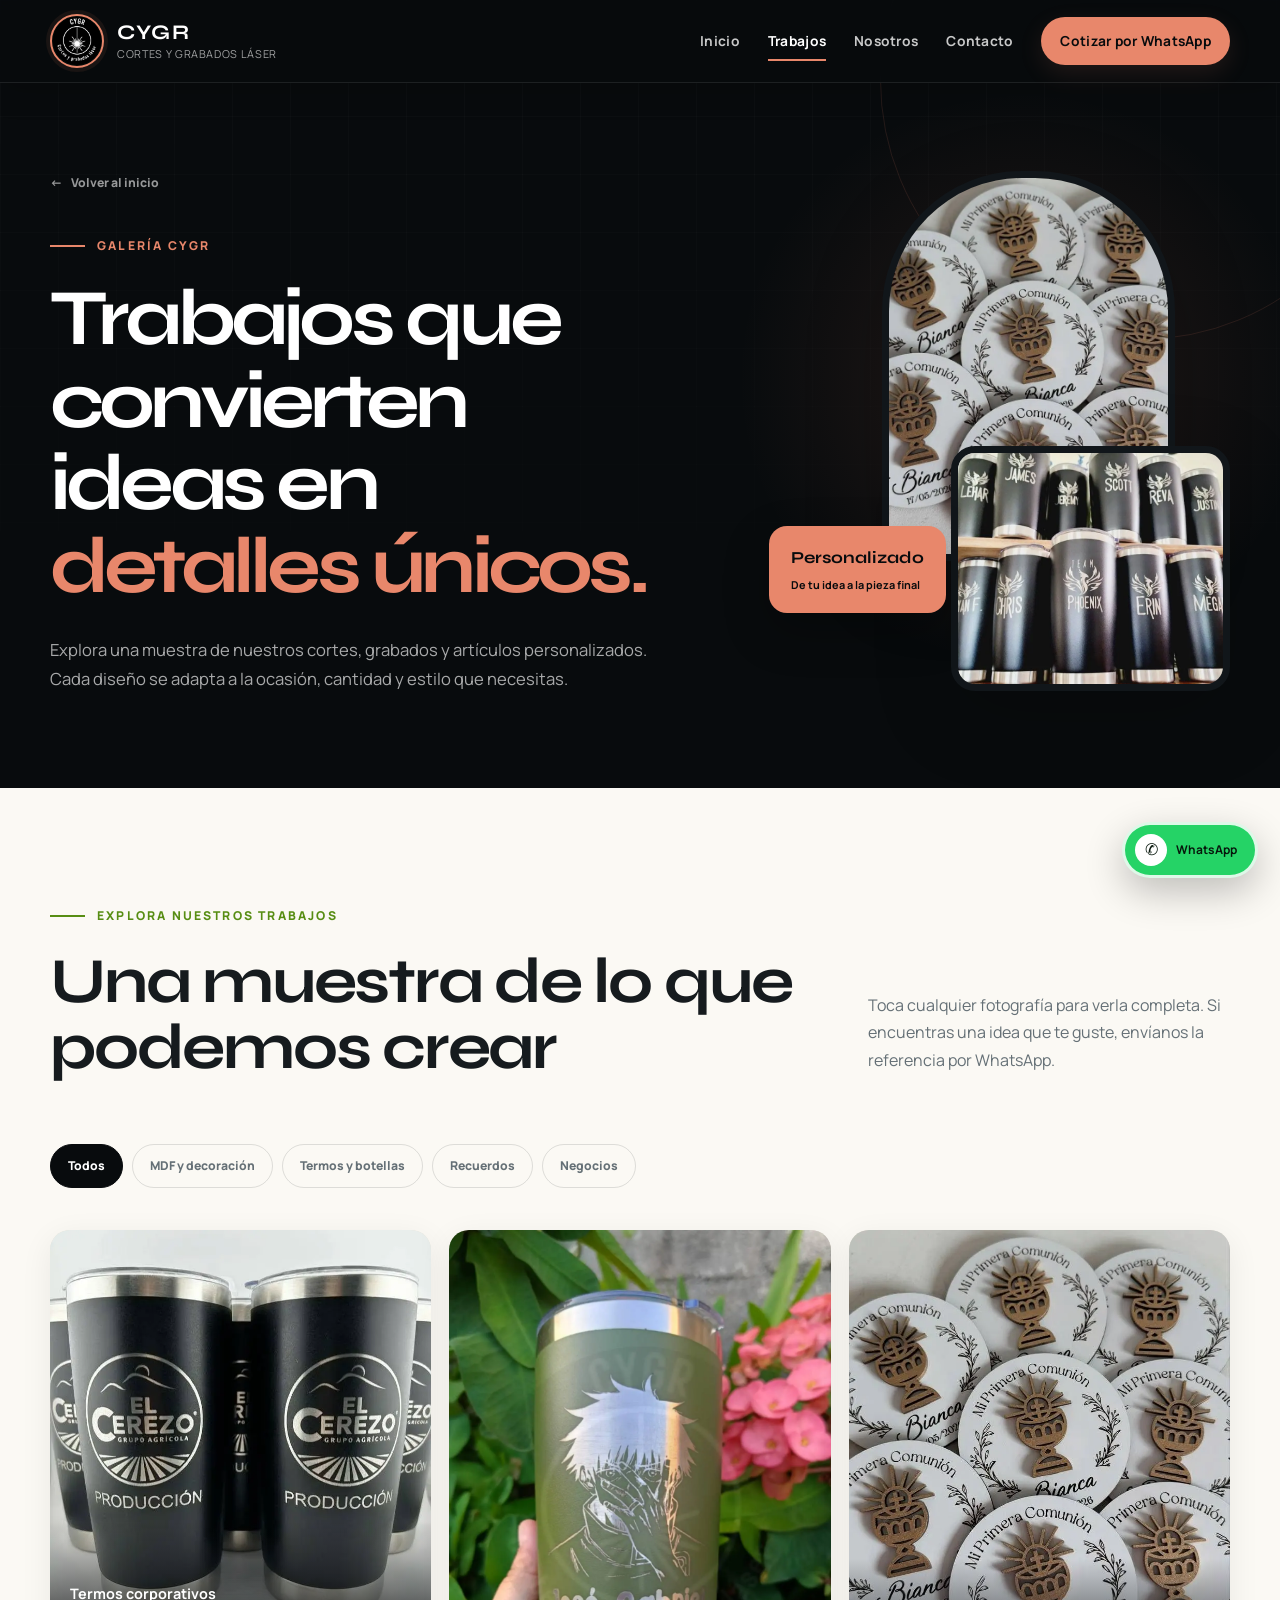
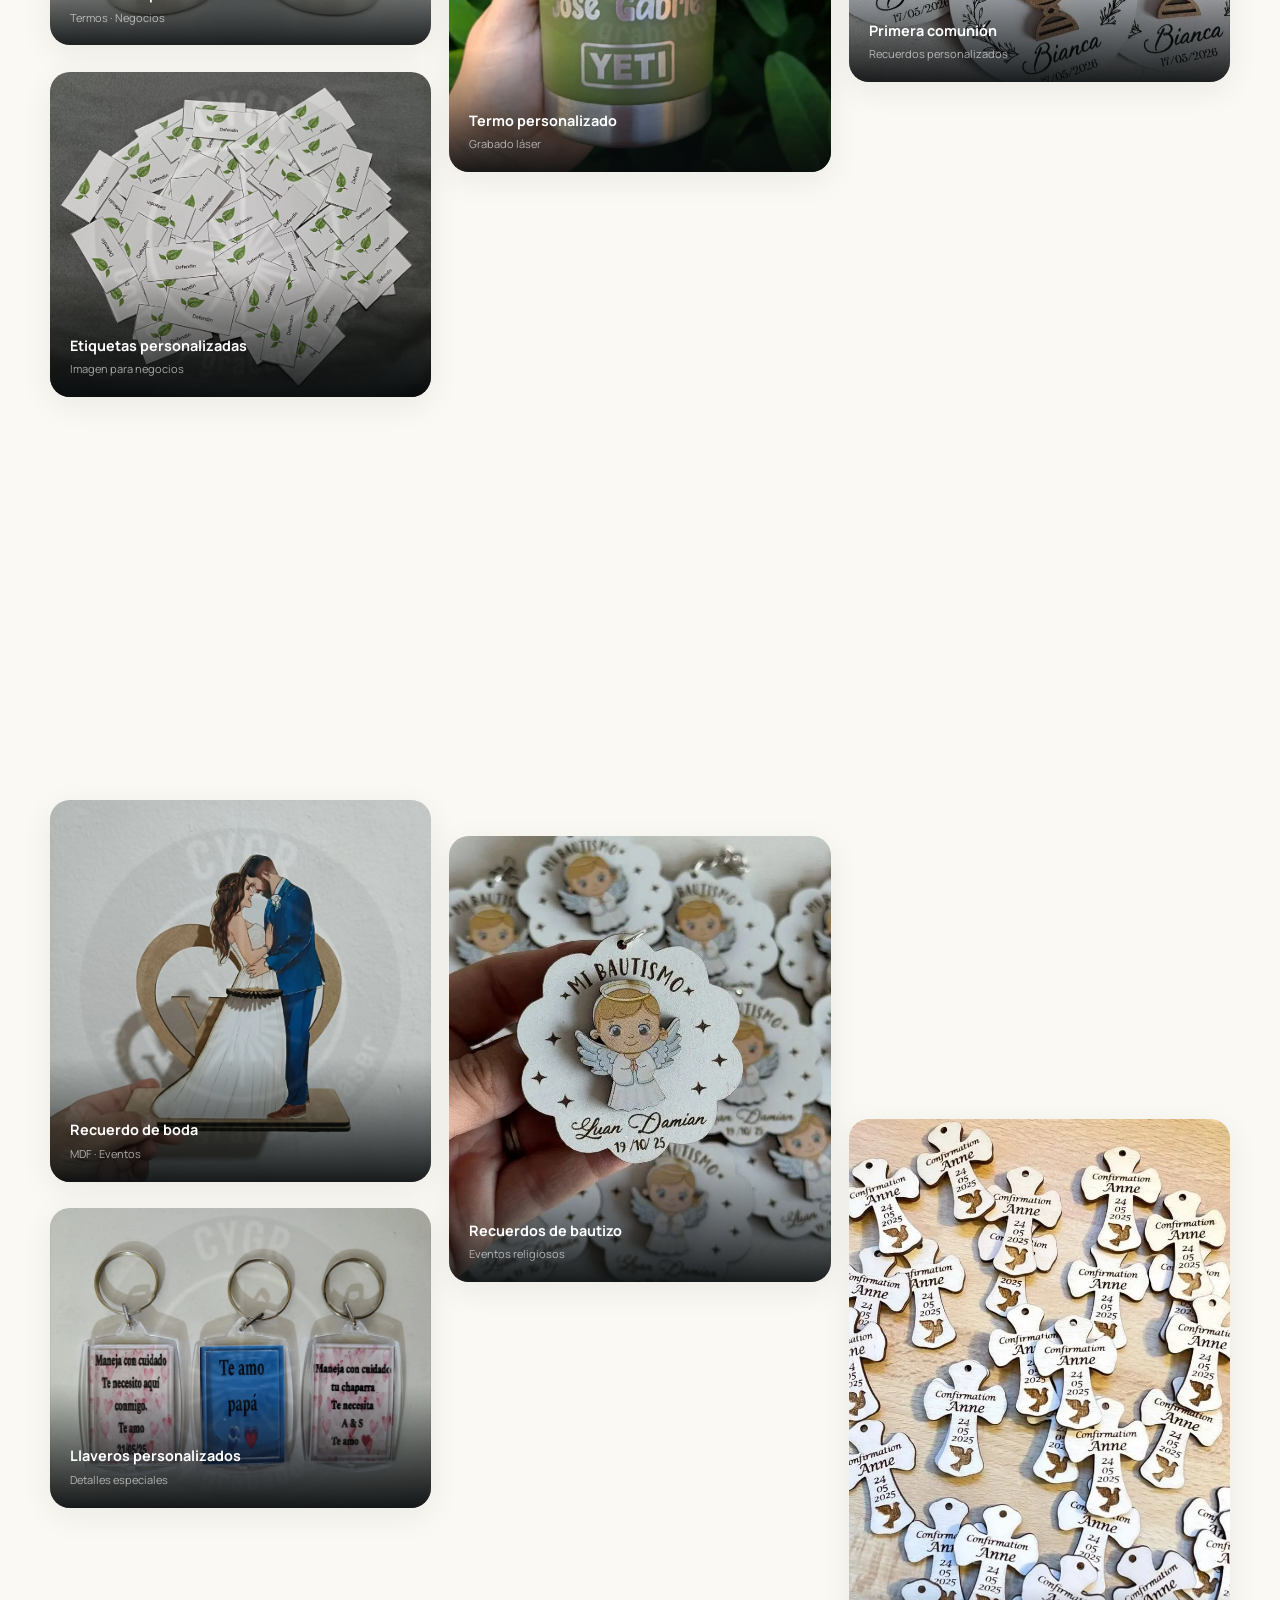
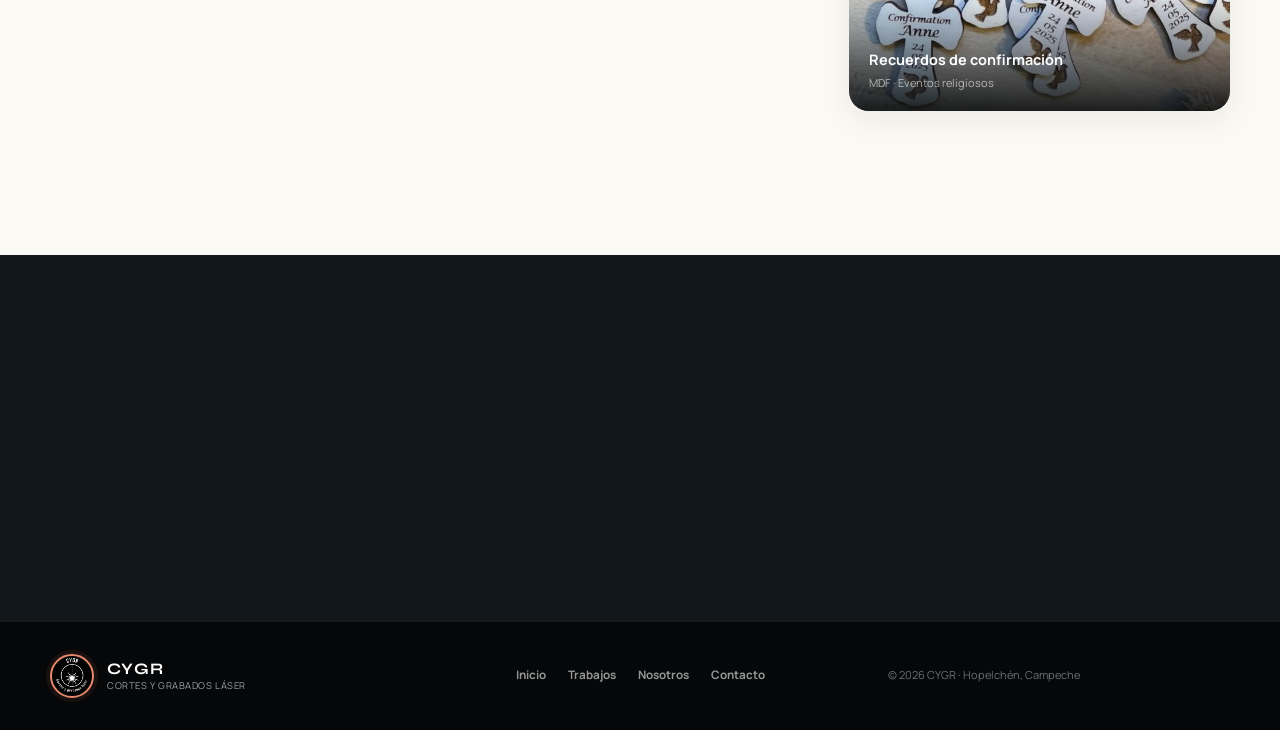
==== menu.html @ 95bf3b52 "Add files via upload" ====
<!DOCTYPE html>
<html lang="es">
<head>
  <meta charset="UTF-8">
  <meta name="viewport" content="width=device-width, initial-scale=1.0">
  <meta name="theme-color" content="#e8876b">
  <meta name="description" content="Conoce trabajos de CYGR: termos grabados, recuerdos para eventos, letreros, reconocimientos, etiquetas y artículos personalizados.">
  <title>Nuestros trabajos · CYGR</title>
  <link rel="icon" href="favicon.png" type="image/png">
  <link rel="preconnect" href="https://fonts.googleapis.com">
  <link rel="preconnect" href="https://fonts.gstatic.com" crossorigin>
  <link href="https://fonts.googleapis.com/css2?family=Manrope:wght@400;500;600;700;800&family=Syne:wght@600;700;800&display=swap" rel="stylesheet">
  <link rel="stylesheet" href="assets/css/styles.css">
</head>
<body class="page-gallery">
  <a class="skip-link" href="#galeriaCompleta">Saltar a la galería</a>

  <header class="site-header header-solid" id="siteHeader">
    <div class="container nav-shell">
      <a class="brand" href="index.html" aria-label="CYGR, volver al inicio">
        <img src="assets/img/logo-cygr.webp" alt="Logotipo de CYGR" width="58" height="58">
        <span class="brand-copy"><strong>CYGR</strong><small>Cortes y grabados láser</small></span>
      </a>

      <button class="nav-toggle" id="navToggle" type="button" aria-label="Abrir menú" aria-controls="navMenu" aria-expanded="false">
        <span></span><span></span><span></span>
      </button>

      <nav class="nav-menu" id="navMenu" aria-label="Navegación principal">
        <a href="index.html">Inicio</a>
        <a href="#galeriaCompleta" aria-current="page">Trabajos</a>
        <a href="index.html#nosotros">Nosotros</a>
        <a href="index.html#contacto">Contacto</a>
        <a class="nav-cta" href="https://wa.me/529961444848?text=Hola%20CYGR%2C%20vi%20su%20galer%C3%ADa%20y%20quiero%20cotizar%20un%20trabajo%20personalizado." target="_blank" rel="noopener">Cotizar por WhatsApp</a>
      </nav>
    </div>
  </header>

  <main>
    <section class="gallery-hero">
      <div class="gallery-hero-pattern" aria-hidden="true"></div>
      <div class="container gallery-hero-grid">
        <div class="gallery-hero-copy reveal">
          <a class="back-link" href="index.html"><span aria-hidden="true">←</span> Volver al inicio</a>
          <p class="eyebrow"><span></span> Galería CYGR</p>
          <h1>Trabajos que convierten ideas en <em>detalles únicos.</em></h1>
          <p>Explora una muestra de nuestros cortes, grabados y artículos personalizados. Cada diseño se adapta a la ocasión, cantidad y estilo que necesitas.</p>
        </div>
        <div class="gallery-hero-collage reveal">
          <img class="collage-one" src="assets/img/recuerdo-comunion.webp" alt="Recuerdos personalizados de primera comunión">
          <img class="collage-two" src="assets/img/termos-personalizados-equipo.webp" alt="Termos negros personalizados para equipo">
          <div class="collage-label"><strong>Personalizado</strong><span>De tu idea a la pieza final</span></div>
        </div>
      </div>
    </section>

    <section class="section gallery-section" id="galeriaCompleta">
      <div class="container">
        <div class="gallery-heading reveal">
          <div>
            <p class="eyebrow eyebrow-dark"><span></span> Explora nuestros trabajos</p>
            <h2>Una muestra de lo que podemos crear</h2>
          </div>
          <p>Toca cualquier fotografía para verla completa. Si encuentras una idea que te guste, envíanos la referencia por WhatsApp.</p>
        </div>

        <div class="gallery-filters reveal" role="group" aria-label="Filtrar trabajos por categoría">
          <button class="filter-btn active" type="button" data-filter="all" aria-pressed="true">Todos</button>
          <button class="filter-btn" type="button" data-filter="mdf" aria-pressed="false">MDF y decoración</button>
          <button class="filter-btn" type="button" data-filter="termos" aria-pressed="false">Termos y botellas</button>
          <button class="filter-btn" type="button" data-filter="eventos" aria-pressed="false">Recuerdos</button>
          <button class="filter-btn" type="button" data-filter="negocios" aria-pressed="false">Negocios</button>
        </div>

        <div class="gallery-masonry" aria-live="polite">
          <article class="gallery-card reveal" data-category="termos negocios">
            <button type="button" data-lightbox data-title="Termos corporativos con logotipo grabado">
              <img src="assets/img/termos-corporativos.webp" alt="Termos corporativos negros grabados con el logotipo El Cerezo" loading="lazy">
              <span class="gallery-card-overlay"><b>Termos corporativos</b><small>Termos · Negocios</small></span>
            </button>
          </article>

          <article class="gallery-card reveal" data-category="negocios">
            <button type="button" data-lightbox data-title="Etiquetas personalizadas para productos">
              <img src="assets/img/etiquetas-personalizadas.webp" alt="Etiquetas personalizadas impresas para productos" loading="lazy">
              <span class="gallery-card-overlay"><b>Etiquetas personalizadas</b><small>Imagen para negocios</small></span>
            </button>
          </article>

          <article class="gallery-card reveal" data-category="mdf">
            <button type="button" data-lightbox data-title="Letrero decorativo con nombre en MDF">
              <img src="assets/img/letrero-nombre-luciana.webp" alt="Letrero decorativo floral con el nombre Luciana" loading="lazy">
              <span class="gallery-card-overlay"><b>Letreros con nombre</b><small>MDF · Decoración</small></span>
            </button>
          </article>

          <article class="gallery-card reveal" data-category="mdf eventos">
            <button type="button" data-lightbox data-title="Recuerdo personalizado para boda">
              <img src="assets/img/recuerdo-boda.webp" alt="Figura de novios personalizada para boda" loading="lazy">
              <span class="gallery-card-overlay"><b>Recuerdo de boda</b><small>MDF · Eventos</small></span>
            </button>
          </article>

          <article class="gallery-card reveal" data-category="eventos">
            <button type="button" data-lightbox data-title="Llaveros con mensajes personalizados">
              <img src="assets/img/llaveros-personalizados.webp" alt="Llaveros con mensajes personalizados" loading="lazy">
              <span class="gallery-card-overlay"><b>Llaveros personalizados</b><small>Detalles especiales</small></span>
            </button>
          </article>

          <article class="gallery-card reveal" data-category="termos">
            <button type="button" data-lightbox data-title="Termo grabado con nombre y personaje">
              <img src="assets/img/termo-grabado-personalizado.webp" alt="Termo verde grabado con nombre y personaje" loading="lazy">
              <span class="gallery-card-overlay"><b>Termo personalizado</b><small>Grabado láser</small></span>
            </button>
          </article>

          <article class="gallery-card reveal" data-category="mdf negocios">
            <button type="button" data-lightbox data-title="Reconocimiento escolar grabado en MDF">
              <img src="assets/img/reconocimiento-mdf.webp" alt="Reconocimiento escolar grabado en MDF" loading="lazy">
              <span class="gallery-card-overlay"><b>Reconocimientos</b><small>MDF · Instituciones</small></span>
            </button>
          </article>

          <article class="gallery-card gallery-card-landscape reveal" data-category="termos negocios">
            <button type="button" data-lightbox data-title="Botellas personalizadas para un equipo de trabajo">
              <img src="assets/img/botellas-personalizadas.webp" alt="Botellas blancas personalizadas con logotipo y teléfono" loading="lazy">
              <span class="gallery-card-overlay"><b>Botellas para equipos</b><small>Pedidos en cantidad</small></span>
            </button>
          </article>

          <article class="gallery-card reveal" data-category="eventos mdf">
            <button type="button" data-lightbox data-title="Recuerdos personalizados para bautizo">
              <img src="assets/img/recuerdo-bautizo.webp" alt="Recuerdo de bautizo personalizado con nombre y fecha" loading="lazy">
              <span class="gallery-card-overlay"><b>Recuerdos de bautizo</b><small>Eventos religiosos</small></span>
            </button>
          </article>

          <article class="gallery-card reveal" data-category="eventos mdf">
            <button type="button" data-lightbox data-title="Recuerdos personalizados para primera comunión">
              <img src="assets/img/recuerdo-comunion.webp" alt="Recuerdos de primera comunión personalizados en MDF" loading="lazy">
              <span class="gallery-card-overlay"><b>Primera comunión</b><small>Recuerdos personalizados</small></span>
            </button>
          </article>

          <article class="gallery-card reveal" data-category="mdf eventos">
            <button type="button" data-lightbox data-title="Letrero de herradura personalizado para XV años">
              <img src="assets/img/letrero-xv-anos.webp" alt="Letrero en forma de herradura para XV años" loading="lazy">
              <span class="gallery-card-overlay"><b>Letrero para XV años</b><small>MDF · Decoración</small></span>
            </button>
          </article>

          <article class="gallery-card reveal" data-category="termos negocios">
            <button type="button" data-lightbox data-title="Termos personalizados para un equipo">
              <img src="assets/img/termos-personalizados-equipo.webp" alt="Colección de termos negros personalizados con nombres" loading="lazy">
              <span class="gallery-card-overlay"><b>Termos para equipos</b><small>Mayoreo personalizado</small></span>
            </button>
          </article>

          <article class="gallery-card reveal" data-category="eventos mdf">
            <button type="button" data-lightbox data-title="Recuerdos personalizados para confirmación">
              <img src="assets/img/recuerdo-confirmacion.webp" alt="Cruces personalizadas como recuerdo de confirmación" loading="lazy">
              <span class="gallery-card-overlay"><b>Recuerdos de confirmación</b><small>MDF · Eventos religiosos</small></span>
            </button>
          </article>
        </div>
      </div>
    </section>

    <section class="gallery-cta">
      <div class="container gallery-cta-inner reveal">
        <div>
          <p class="eyebrow"><span></span> Tu diseño puede ser el siguiente</p>
          <h2>¿Viste algo que te gustó?</h2>
          <p>Envíanos la imagen o cuéntanos tu propia idea. Te orientamos sobre material, cantidad y personalización.</p>
        </div>
        <a class="btn btn-primary btn-large" href="https://wa.me/529961444848?text=Hola%20CYGR%2C%20vi%20su%20galer%C3%ADa%20y%20quiero%20cotizar%20un%20trabajo%20personalizado." target="_blank" rel="noopener">Solicitar información <span aria-hidden="true">↗</span></a>
      </div>
    </section>
  </main>

  <footer class="site-footer">
    <div class="container footer-grid">
      <a class="brand footer-brand" href="index.html">
        <img src="assets/img/logo-cygr.webp" alt="" width="50" height="50">
        <span class="brand-copy"><strong>CYGR</strong><small>Cortes y grabados láser</small></span>
      </a>
      <div class="footer-links">
        <a href="index.html">Inicio</a>
        <a href="#galeriaCompleta">Trabajos</a>
        <a href="index.html#nosotros">Nosotros</a>
        <a href="index.html#contacto">Contacto</a>
      </div>
      <p>© <span data-current-year>2026</span> CYGR · Hopelchén, Campeche</p>
    </div>
  </footer>

  <a class="floating-whatsapp" href="https://wa.me/529961444848?text=Hola%20CYGR%2C%20vi%20su%20galer%C3%ADa%20y%20quiero%20cotizar%20un%20trabajo%20personalizado." target="_blank" rel="noopener" aria-label="Contactar a CYGR por WhatsApp">
    <span aria-hidden="true">✆</span><b>WhatsApp</b>
  </a>

  <div class="lightbox" id="lightbox" role="dialog" aria-modal="true" aria-label="Vista ampliada del trabajo" aria-hidden="true">
    <button class="lightbox-close" type="button" aria-label="Cerrar imagen">×</button>
    <button class="lightbox-prev" type="button" aria-label="Imagen anterior">‹</button>
    <figure>
      <img src="" alt="" id="lightboxImage">
      <figcaption id="lightboxCaption"></figcaption>
    </figure>
    <button class="lightbox-next" type="button" aria-label="Imagen siguiente">›</button>
  </div>

  <script src="assets/js/main.js"></script>
</body>
</html>
---- assets/css/styles.css ----
:root {
  --ink: #080b0d;
  --ink-soft: #11161a;
  --panel: #171d21;
  --panel-2: #20272c;
  --accent: #e8876b;
  --accent-deep: #c75b3a;
  --cream: #f4f0e7;
  --cream-2: #eae4d8;
  --paper: #fbf9f4;
  --wood: #b88955;
  --text: #161b1e;
  --muted: #657076;
  --line: rgba(18, 23, 26, 0.13);
  --dark-line: rgba(255, 255, 255, 0.13);
  --shadow: 0 24px 80px rgba(0, 0, 0, 0.18);
  --radius-lg: 30px;
  --radius-md: 20px;
  --radius-sm: 14px;
  --container: 1180px;
}

*,
*::before,
*::after {
  box-sizing: border-box;
}

html {
  scroll-behavior: smooth;
  scroll-padding-top: 92px;
}

body {
  margin: 0;
  background: var(--paper);
  color: var(--text);
  font-family: "Manrope", "Segoe UI", sans-serif;
  font-size: 16px;
  line-height: 1.7;
  overflow-x: hidden;
}

body.no-scroll {
  overflow: hidden;
}

img {
  display: block;
  max-width: 100%;
}

a {
  color: inherit;
}

button,
input,
select,
textarea {
  font: inherit;
}

button {
  color: inherit;
}

h1,
h2,
h3,
p {
  margin-top: 0;
}

h1,
h2,
h3 {
  font-family: "Syne", "Arial Black", sans-serif;
  line-height: 1.04;
  letter-spacing: -0.035em;
}

h2 {
  margin-bottom: 0;
  font-size: clamp(2.35rem, 5vw, 4.6rem);
}

.container {
  width: min(calc(100% - 40px), var(--container));
  margin-inline: auto;
}

.section {
  padding: 118px 0;
}

.skip-link {
  position: fixed;
  top: 8px;
  left: 8px;
  z-index: 9999;
  padding: 12px 18px;
  border-radius: 10px;
  background: var(--accent);
  color: var(--ink);
  font-weight: 800;
  text-decoration: none;
  transform: translateY(-150%);
  transition: transform 0.2s ease;
}

.skip-link:focus {
  transform: translateY(0);
}

.site-header {
  position: fixed;
  inset: 0 0 auto;
  z-index: 1000;
  border-bottom: 1px solid transparent;
  color: #fff;
  transition: background 0.3s ease, border-color 0.3s ease, box-shadow 0.3s ease;
}

.site-header.scrolled,
.site-header.header-solid {
  border-color: rgba(255, 255, 255, 0.09);
  background: rgba(8, 11, 13, 0.94);
  box-shadow: 0 8px 30px rgba(0, 0, 0, 0.18);
  backdrop-filter: blur(16px);
}

.nav-shell {
  display: flex;
  min-height: 82px;
  align-items: center;
  justify-content: space-between;
  gap: 24px;
}

.brand {
  display: inline-flex;
  align-items: center;
  gap: 13px;
  color: #fff;
  text-decoration: none;
}

.brand img {
  width: 54px;
  height: 54px;
  border: 2px solid var(--accent);
  border-radius: 50%;
  object-fit: cover;
  box-shadow: 0 0 0 4px rgba(232, 135, 107, 0.08);
}

.brand-copy {
  display: grid;
  line-height: 1.1;
}

.brand-copy strong {
  font-family: "Syne", sans-serif;
  font-size: 1.3rem;
  letter-spacing: 0.08em;
}

.brand-copy small {
  margin-top: 4px;
  color: rgba(255, 255, 255, 0.62);
  font-size: 0.68rem;
  letter-spacing: 0.06em;
  text-transform: uppercase;
}

.nav-menu {
  display: flex;
  align-items: center;
  gap: 28px;
}

.nav-menu a {
  position: relative;
  color: rgba(255, 255, 255, 0.78);
  font-size: 0.86rem;
  font-weight: 700;
  letter-spacing: 0.02em;
  text-decoration: none;
  transition: color 0.2s ease;
}

.nav-menu a:not(.nav-cta)::after {
  position: absolute;
  right: 0;
  bottom: -8px;
  left: 0;
  height: 2px;
  background: var(--accent);
  content: "";
  transform: scaleX(0);
  transform-origin: right;
  transition: transform 0.25s ease;
}

.nav-menu a:hover,
.nav-menu a:focus-visible,
.nav-menu a[aria-current="page"] {
  color: #fff;
}

.nav-menu a:hover::after,
.nav-menu a:focus-visible::after,
.nav-menu a[aria-current="page"]::after {
  transform: scaleX(1);
  transform-origin: left;
}

.nav-menu .nav-cta {
  padding: 12px 19px;
  border-radius: 999px;
  background: var(--accent);
  color: var(--ink);
  box-shadow: 0 8px 25px rgba(232, 135, 107, 0.12);
  transition: transform 0.2s ease, background 0.2s ease;
}

.nav-menu .nav-cta:hover,
.nav-menu .nav-cta:focus-visible {
  background: #d1ff74;
  color: var(--ink);
  transform: translateY(-2px);
}

.nav-toggle {
  display: none;
  width: 46px;
  height: 46px;
  padding: 11px;
  border: 1px solid var(--dark-line);
  border-radius: 13px;
  background: rgba(255, 255, 255, 0.05);
  cursor: pointer;
}

.nav-toggle span {
  display: block;
  width: 100%;
  height: 2px;
  margin: 5px 0;
  border-radius: 2px;
  background: #fff;
  transition: transform 0.25s ease, opacity 0.25s ease;
}

.nav-toggle.active span:nth-child(1) {
  transform: translateY(7px) rotate(45deg);
}

.nav-toggle.active span:nth-child(2) {
  opacity: 0;
}

.nav-toggle.active span:nth-child(3) {
  transform: translateY(-7px) rotate(-45deg);
}

.hero {
  position: relative;
  display: grid;
  min-height: 100svh;
  align-items: center;
  overflow: hidden;
  padding: 136px 0 86px;
  background:
    radial-gradient(circle at 77% 32%, rgba(232, 135, 107, 0.15), transparent 24%),
    radial-gradient(circle at 35% 105%, rgba(184, 137, 85, 0.18), transparent 30%),
    var(--ink);
  color: #fff;
}

.hero::before {
  position: absolute;
  top: -25%;
  right: -10%;
  width: 58vw;
  height: 58vw;
  border: 1px solid rgba(232, 135, 107, 0.12);
  border-radius: 50%;
  content: "";
}

.hero::after {
  position: absolute;
  right: 15%;
  bottom: -42%;
  width: 40vw;
  height: 40vw;
  border: 1px solid rgba(255, 255, 255, 0.08);
  border-radius: 50%;
  content: "";
}

.hero-grid-lines,
.gallery-hero-pattern {
  position: absolute;
  inset: 0;
  background-image:
    linear-gradient(rgba(255, 255, 255, 0.028) 1px, transparent 1px),
    linear-gradient(90deg, rgba(255, 255, 255, 0.028) 1px, transparent 1px);
  background-size: 58px 58px;
  mask-image: linear-gradient(to bottom, rgba(0, 0, 0, 0.8), transparent 92%);
  pointer-events: none;
}

.hero-layout {
  position: relative;
  z-index: 2;
  display: grid;
  grid-template-columns: minmax(0, 1.05fr) minmax(390px, 0.82fr);
  align-items: center;
  gap: clamp(45px, 7vw, 100px);
}

.eyebrow {
  display: flex;
  align-items: center;
  gap: 12px;
  margin-bottom: 22px;
  color: var(--accent);
  font-size: 0.76rem;
  font-weight: 800;
  letter-spacing: 0.18em;
  text-transform: uppercase;
}

.eyebrow span {
  width: 35px;
  height: 2px;
  background: currentColor;
}

.eyebrow-dark {
  color: #578d13;
}

.hero h1 {
  max-width: 780px;
  margin-bottom: 30px;
  font-size: clamp(3.6rem, 7.3vw, 7.6rem);
  letter-spacing: -0.065em;
}

.hero h1 em,
.gallery-hero h1 em,
.contact-copy h2 em {
  color: var(--accent);
  font-style: normal;
}

.hero-lead {
  max-width: 640px;
  margin-bottom: 34px;
  color: rgba(255, 255, 255, 0.68);
  font-size: clamp(1.05rem, 1.7vw, 1.26rem);
  line-height: 1.8;
}

.hero-actions {
  display: flex;
  flex-wrap: wrap;
  gap: 13px;
  margin-bottom: 44px;
}

.btn {
  display: inline-flex;
  min-height: 54px;
  align-items: center;
  justify-content: center;
  gap: 12px;
  padding: 14px 24px;
  border: 1px solid transparent;
  border-radius: 999px;
  font-size: 0.89rem;
  font-weight: 800;
  text-decoration: none;
  transition: transform 0.22s ease, box-shadow 0.22s ease, background 0.22s ease, color 0.22s ease;
}

.btn:hover,
.btn:focus-visible {
  transform: translateY(-3px);
}

.btn-primary {
  background: var(--accent);
  color: var(--ink);
  box-shadow: 0 14px 35px rgba(232, 135, 107, 0.15);
}

.btn-primary:hover,
.btn-primary:focus-visible {
  background: #d2ff77;
  box-shadow: 0 18px 45px rgba(232, 135, 107, 0.22);
}

.btn-ghost {
  border-color: rgba(255, 255, 255, 0.24);
  background: rgba(255, 255, 255, 0.04);
  color: #fff;
}

.btn-ghost:hover,
.btn-ghost:focus-visible {
  border-color: rgba(255, 255, 255, 0.48);
  background: rgba(255, 255, 255, 0.09);
}

.btn-dark {
  background: var(--ink);
  color: #fff;
}

.btn-dark:hover,
.btn-dark:focus-visible {
  background: var(--panel-2);
  box-shadow: 0 15px 35px rgba(0, 0, 0, 0.17);
}

.btn-light {
  background: #fff;
  color: var(--ink);
}

.btn-large {
  min-height: 62px;
  padding-inline: 30px;
}

.hero-points {
  display: flex;
  flex-wrap: wrap;
  gap: 10px;
  margin: 0;
  padding: 0;
  list-style: none;
}

.hero-points li {
  padding: 8px 13px;
  border: 1px solid rgba(255, 255, 255, 0.12);
  border-radius: 999px;
  color: rgba(255, 255, 255, 0.66);
  font-size: 0.73rem;
  font-weight: 700;
  letter-spacing: 0.05em;
  text-transform: uppercase;
}

.hero-visual {
  position: relative;
  min-height: 620px;
}

.hero-image-main {
  position: absolute;
  inset: 0 44px 40px 25px;
  overflow: hidden;
  border: 1px solid rgba(255, 255, 255, 0.13);
  border-radius: 170px 170px 30px 30px;
  background: var(--panel);
  box-shadow: var(--shadow);
}

.hero-image-main::after,
.hero-image-small::after {
  position: absolute;
  inset: 0;
  background: linear-gradient(to top, rgba(8, 11, 13, 0.38), transparent 50%);
  content: "";
  pointer-events: none;
}

.hero-image-main img,
.hero-image-small img {
  width: 100%;
  height: 100%;
  object-fit: cover;
}

.hero-image-main img {
  object-position: 50% 46%;
}

.hero-image-small {
  position: absolute;
  right: -35px;
  bottom: 15px;
  z-index: 3;
  width: 190px;
  height: 235px;
  overflow: hidden;
  border: 7px solid var(--ink);
  border-radius: 26px;
  background: #fff;
  box-shadow: var(--shadow);
}

.hero-logo-stamp {
  position: absolute;
  top: 54px;
  left: -52px;
  z-index: 3;
  display: flex;
  width: 185px;
  align-items: center;
  gap: 11px;
  padding: 10px 13px 10px 10px;
  border: 1px solid rgba(255, 255, 255, 0.15);
  border-radius: 18px;
  background: rgba(10, 13, 15, 0.86);
  box-shadow: 0 16px 45px rgba(0, 0, 0, 0.28);
  backdrop-filter: blur(12px);
}

.hero-logo-stamp img {
  width: 55px;
  height: 55px;
  flex: none;
  border-radius: 50%;
  object-fit: cover;
}

.hero-logo-stamp span {
  color: rgba(255, 255, 255, 0.75);
  font-size: 0.69rem;
  font-weight: 700;
  line-height: 1.45;
}

.laser-beam {
  position: absolute;
  top: 48%;
  right: -15%;
  z-index: 4;
  width: 72%;
  height: 1px;
  background: linear-gradient(90deg, transparent, var(--accent), transparent);
  box-shadow: 0 0 11px var(--accent), 0 0 26px rgba(232, 135, 107, 0.7);
  transform: rotate(-22deg);
  animation: laserPulse 3.2s ease-in-out infinite;
}

@keyframes laserPulse {
  0%, 100% { opacity: 0.28; transform: rotate(-22deg) scaleX(0.82); }
  50% { opacity: 0.9; transform: rotate(-22deg) scaleX(1.08); }
}

.scroll-cue {
  position: absolute;
  bottom: 24px;
  left: 50%;
  z-index: 4;
  display: flex;
  align-items: center;
  gap: 10px;
  color: rgba(255, 255, 255, 0.48);
  font-size: 0.67rem;
  font-weight: 700;
  letter-spacing: 0.18em;
  text-decoration: none;
  text-transform: uppercase;
  transform: translateX(-50%);
}

.scroll-cue b {
  color: var(--accent);
  animation: cueBounce 1.7s ease-in-out infinite;
}

@keyframes cueBounce {
  0%, 100% { transform: translateY(-2px); }
  50% { transform: translateY(5px); }
}

.services {
  background: var(--paper);
}

.section-heading,
.showcase-top,
.gallery-heading {
  display: grid;
  grid-template-columns: minmax(0, 1.15fr) minmax(280px, 0.55fr);
  align-items: end;
  gap: 60px;
  margin-bottom: 62px;
}

.section-heading h2,
.gallery-heading h2 {
  max-width: 760px;
}

.section-heading > p,
.gallery-heading > p {
  margin-bottom: 8px;
  color: var(--muted);
  font-size: 1rem;
}

.service-grid {
  display: grid;
  grid-template-columns: repeat(4, 1fr);
  border-top: 1px solid var(--line);
  border-left: 1px solid var(--line);
}

.service-card {
  position: relative;
  min-height: 355px;
  padding: 35px 28px 32px;
  border-right: 1px solid var(--line);
  border-bottom: 1px solid var(--line);
  background: rgba(255, 255, 255, 0.32);
  transition: background 0.28s ease, transform 0.28s ease, box-shadow 0.28s ease;
}

.service-card:hover {
  z-index: 2;
  background: #fff;
  box-shadow: 0 22px 55px rgba(24, 31, 34, 0.1);
  transform: translateY(-8px);
}

.service-number {
  color: #9ba3a7;
  font-size: 0.72rem;
  font-weight: 800;
  letter-spacing: 0.14em;
}

.service-icon {
  display: grid;
  width: 66px;
  height: 66px;
  place-items: center;
  margin: 44px 0 35px;
  border: 1px solid var(--line);
  border-radius: 50%;
  background: var(--cream);
  color: #518e0d;
  font-family: "Syne", sans-serif;
  font-size: 1.55rem;
  transition: background 0.25s ease, color 0.25s ease, transform 0.25s ease;
}

.service-card:hover .service-icon {
  background: var(--accent);
  color: var(--ink);
  transform: rotate(8deg);
}

.service-card h3 {
  margin-bottom: 16px;
  font-size: 1.3rem;
}

.service-card p {
  margin-bottom: 0;
  color: var(--muted);
  font-size: 0.9rem;
  line-height: 1.75;
}

.showcase {
  position: relative;
  overflow: hidden;
  background: var(--ink-soft);
  color: #fff;
}

.showcase::before {
  position: absolute;
  top: -180px;
  left: -140px;
  width: 430px;
  height: 430px;
  border: 1px solid rgba(232, 135, 107, 0.12);
  border-radius: 50%;
  content: "";
}

.showcase-top {
  position: relative;
  z-index: 2;
}

.showcase-top h2 {
  color: #fff;
}

.text-link {
  justify-self: end;
  margin-bottom: 10px;
  border-bottom: 1px solid rgba(255, 255, 255, 0.28);
  color: rgba(255, 255, 255, 0.78);
  font-size: 0.84rem;
  font-weight: 800;
  text-decoration: none;
  transition: color 0.2s ease, border-color 0.2s ease;
}

.text-link:hover,
.text-link:focus-visible {
  border-color: var(--accent);
  color: var(--accent);
}

.showcase-grid {
  position: relative;
  z-index: 2;
  display: grid;
  grid-auto-rows: 230px;
  grid-template-columns: repeat(4, 1fr);
  gap: 16px;
}

.showcase-card {
  position: relative;
  overflow: hidden;
  padding: 0;
  border: 0;
  border-radius: var(--radius-md);
  background: var(--panel-2);
  cursor: zoom-in;
}

.showcase-card-wide {
  grid-column: span 2;
}

.showcase-card-tall {
  grid-row: span 2;
}

.showcase-card img {
  width: 100%;
  height: 100%;
  object-fit: cover;
  transition: transform 0.65s cubic-bezier(0.2, 0.7, 0, 1), filter 0.4s ease;
}

.showcase-card::after {
  position: absolute;
  inset: 0;
  background: linear-gradient(to top, rgba(5, 8, 9, 0.88), transparent 58%);
  content: "";
}

.showcase-card span {
  position: absolute;
  right: 20px;
  bottom: 18px;
  left: 20px;
  z-index: 2;
  display: grid;
  gap: 2px;
  color: #fff;
  text-align: left;
}

.showcase-card b {
  font-size: 0.94rem;
}

.showcase-card small {
  color: rgba(255, 255, 255, 0.6);
  font-size: 0.7rem;
}

.showcase-card:hover img,
.showcase-card:focus-visible img {
  filter: saturate(1.06) contrast(1.03);
  transform: scale(1.055);
}

.showcase-mobile-action {
  display: none;
  margin-top: 28px;
  text-align: center;
}

.process {
  background: var(--cream);
}

.center-heading {
  max-width: 790px;
  margin: 0 auto 70px;
  text-align: center;
}

.center-heading .eyebrow {
  justify-content: center;
}

.center-heading > p:last-child {
  max-width: 650px;
  margin: 25px auto 0;
  color: var(--muted);
}

.process-grid {
  position: relative;
  display: grid;
  grid-template-columns: repeat(3, 1fr);
  gap: 34px;
}

.process-grid::before {
  position: absolute;
  top: 36px;
  right: 16.5%;
  left: 16.5%;
  height: 1px;
  background: repeating-linear-gradient(90deg, #99a19d 0 8px, transparent 8px 15px);
  content: "";
}

.process-step {
  position: relative;
  z-index: 2;
  text-align: center;
}

.process-step > span {
  display: grid;
  width: 72px;
  height: 72px;
  place-items: center;
  margin: 0 auto 30px;
  border: 8px solid var(--cream);
  border-radius: 50%;
  background: var(--ink);
  color: var(--accent);
  font-family: "Syne", sans-serif;
  font-weight: 800;
  box-shadow: 0 0 0 1px rgba(8, 11, 13, 0.12);
}

.process-step h3 {
  margin-bottom: 14px;
  font-size: 1.25rem;
}

.process-step p {
  max-width: 310px;
  margin: 0 auto;
  color: var(--muted);
  font-size: 0.9rem;
}

.about {
  background: var(--paper);
}

.about-grid {
  display: grid;
  grid-template-columns: minmax(330px, 0.86fr) minmax(0, 1fr);
  align-items: center;
  gap: clamp(60px, 9vw, 125px);
}

.about-media {
  position: relative;
}

.about-media::before {
  position: absolute;
  top: -22px;
  right: -22px;
  bottom: 40px;
  left: 28px;
  border: 1px solid rgba(83, 113, 49, 0.3);
  border-radius: 34px;
  content: "";
}

.about-media img {
  position: relative;
  z-index: 2;
  width: 100%;
  max-height: 690px;
  border-radius: 34px;
  object-fit: cover;
  box-shadow: var(--shadow);
}

.about-badge {
  position: absolute;
  right: -45px;
  bottom: 58px;
  z-index: 3;
  display: grid;
  width: 145px;
  height: 145px;
  place-content: center;
  border: 9px solid var(--paper);
  border-radius: 50%;
  background: var(--accent);
  color: var(--ink);
  text-align: center;
}

.about-badge strong {
  font-family: "Syne", sans-serif;
  font-size: 1.5rem;
}

.about-badge span {
  font-size: 0.7rem;
  font-weight: 800;
  letter-spacing: 0.06em;
  text-transform: uppercase;
}

.about-copy h2 {
  margin-bottom: 27px;
}

.about-copy p {
  color: var(--muted);
}

.about-copy .about-lead {
  color: var(--text);
  font-size: 1.12rem;
  font-weight: 600;
  line-height: 1.75;
}

.check-list {
  display: grid;
  gap: 14px;
  margin: 30px 0 36px;
  padding: 0;
  list-style: none;
}

.check-list li {
  display: flex;
  align-items: center;
  gap: 12px;
  font-size: 0.92rem;
  font-weight: 700;
}

.check-list span {
  display: grid;
  width: 28px;
  height: 28px;
  place-items: center;
  border-radius: 50%;
  background: rgba(134, 216, 30, 0.14);
  color: #4d850b;
}

.contact-section {
  position: relative;
  overflow: hidden;
  padding: 120px 0;
  background:
    radial-gradient(circle at 15% 100%, rgba(232, 135, 107, 0.12), transparent 30%),
    var(--ink);
  color: #fff;
}

.contact-section::after {
  position: absolute;
  top: -250px;
  right: -170px;
  width: 600px;
  height: 600px;
  border: 1px solid rgba(232, 135, 107, 0.1);
  border-radius: 50%;
  content: "";
}

.contact-grid {
  position: relative;
  z-index: 2;
  display: grid;
  grid-template-columns: minmax(0, 1fr) minmax(380px, 0.72fr);
  align-items: center;
  gap: clamp(55px, 8vw, 110px);
}

.contact-copy h2 {
  margin-bottom: 28px;
  color: #fff;
  font-size: clamp(2.8rem, 5.5vw, 5.7rem);
}

.contact-copy > p:not(.eyebrow, .alternate-number) {
  max-width: 620px;
  margin-bottom: 34px;
  color: rgba(255, 255, 255, 0.63);
  font-size: 1.02rem;
}

.alternate-number {
  margin-top: 18px;
  color: rgba(255, 255, 255, 0.5);
  font-size: 0.8rem;
}

.alternate-number a {
  color: rgba(255, 255, 255, 0.85);
  font-weight: 800;
}

.contact-card {
  padding: 40px;
  border: 1px solid rgba(255, 255, 255, 0.13);
  border-radius: var(--radius-lg);
  background: rgba(255, 255, 255, 0.055);
  box-shadow: var(--shadow);
  backdrop-filter: blur(12px);
}

.contact-item {
  display: grid;
  grid-template-columns: 52px 1fr;
  gap: 18px;
  padding: 0 0 28px;
  border-bottom: 1px solid rgba(255, 255, 255, 0.11);
}

.contact-item + .contact-item {
  padding-top: 28px;
}

.contact-icon {
  display: grid;
  width: 52px;
  height: 52px;
  place-items: center;
  border-radius: 16px;
  background: var(--accent);
  color: var(--ink);
  font-size: 1.4rem;
  font-weight: 800;
}

.contact-item small {
  display: block;
  margin-bottom: 3px;
  color: var(--accent);
  font-size: 0.67rem;
  font-weight: 800;
  letter-spacing: 0.12em;
  text-transform: uppercase;
}

.contact-item strong {
  display: block;
  font-family: "Syne", sans-serif;
  font-size: 1.07rem;
}

.contact-item p {
  margin: 5px 0 8px;
  color: rgba(255, 255, 255, 0.55);
  font-size: 0.82rem;
}

.contact-item a {
  color: #fff;
  font-size: 0.77rem;
  font-weight: 800;
}

.social-row {
  display: flex;
  flex-wrap: wrap;
  gap: 10px;
  padding-top: 28px;
}

.social-row a {
  padding: 9px 13px;
  border: 1px solid rgba(255, 255, 255, 0.13);
  border-radius: 999px;
  color: rgba(255, 255, 255, 0.72);
  font-size: 0.72rem;
  font-weight: 800;
  text-decoration: none;
  transition: border-color 0.2s ease, color 0.2s ease;
}

.social-row a:hover,
.social-row a:focus-visible {
  border-color: var(--accent);
  color: var(--accent);
}

.site-footer {
  padding: 32px 0;
  border-top: 1px solid rgba(255, 255, 255, 0.08);
  background: #050708;
  color: #fff;
}

.footer-grid {
  display: grid;
  grid-template-columns: 1fr auto 1fr;
  align-items: center;
  gap: 35px;
}

.footer-brand img {
  width: 44px;
  height: 44px;
}

.footer-brand .brand-copy strong {
  font-size: 1rem;
}

.footer-brand .brand-copy small {
  font-size: 0.59rem;
}

.footer-links {
  display: flex;
  gap: 22px;
}

.footer-links a {
  color: rgba(255, 255, 255, 0.58);
  font-size: 0.73rem;
  font-weight: 700;
  text-decoration: none;
}

.footer-links a:hover,
.footer-links a:focus-visible {
  color: var(--accent);
}

.footer-grid > p {
  justify-self: end;
  margin: 0;
  padding-right: 150px;
  color: rgba(255, 255, 255, 0.42);
  font-size: 0.69rem;
}

.floating-whatsapp {
  position: fixed;
  right: 22px;
  bottom: 22px;
  z-index: 900;
  display: inline-flex;
  min-height: 54px;
  align-items: center;
  gap: 9px;
  padding: 9px 18px 9px 10px;
  border: 3px solid rgba(255, 255, 255, 0.85);
  border-radius: 999px;
  background: #25d366;
  color: #07170c;
  box-shadow: 0 14px 38px rgba(0, 0, 0, 0.24);
  font-size: 0.75rem;
  text-decoration: none;
  transition: transform 0.2s ease;
}

.floating-whatsapp:hover,
.floating-whatsapp:focus-visible {
  transform: translateY(-4px);
}

.floating-whatsapp span {
  display: grid;
  width: 32px;
  height: 32px;
  place-items: center;
  border-radius: 50%;
  background: #fff;
  font-size: 1rem;
}

.lightbox {
  position: fixed;
  inset: 0;
  z-index: 3000;
  display: grid;
  visibility: hidden;
  place-items: center;
  padding: 45px 80px;
  background: rgba(3, 5, 6, 0.94);
  opacity: 0;
  transition: opacity 0.25s ease, visibility 0.25s ease;
  backdrop-filter: blur(10px);
}

.lightbox.open {
  visibility: visible;
  opacity: 1;
}

.lightbox figure {
  display: grid;
  width: min(100%, 1050px);
  max-height: calc(100vh - 80px);
  justify-items: center;
  margin: 0;
}

.lightbox figure img {
  max-width: 100%;
  max-height: calc(100vh - 140px);
  border-radius: 16px;
  object-fit: contain;
  box-shadow: 0 25px 90px rgba(0, 0, 0, 0.5);
}

.lightbox figcaption {
  margin-top: 16px;
  color: rgba(255, 255, 255, 0.74);
  font-size: 0.84rem;
  font-weight: 700;
  text-align: center;
}

.lightbox-close,
.lightbox-prev,
.lightbox-next {
  position: absolute;
  display: grid;
  width: 48px;
  height: 48px;
  place-items: center;
  border: 1px solid rgba(255, 255, 255, 0.17);
  border-radius: 50%;
  background: rgba(255, 255, 255, 0.07);
  color: #fff;
  cursor: pointer;
  font-size: 2rem;
  transition: background 0.2s ease, color 0.2s ease;
}

.lightbox-close:hover,
.lightbox-prev:hover,
.lightbox-next:hover,
.lightbox-close:focus-visible,
.lightbox-prev:focus-visible,
.lightbox-next:focus-visible {
  background: var(--accent);
  color: var(--ink);
}

.lightbox-close {
  top: 22px;
  right: 22px;
}

.lightbox-prev {
  top: 50%;
  left: 22px;
  transform: translateY(-50%);
}

.lightbox-next {
  top: 50%;
  right: 22px;
  transform: translateY(-50%);
}

.reveal {
  opacity: 0;
  transform: translateY(24px);
  transition: opacity 0.7s ease, transform 0.7s cubic-bezier(0.2, 0.7, 0, 1);
}

.reveal.visible {
  opacity: 1;
  transform: translateY(0);
}

/* Página de trabajos */
.page-gallery {
  background: var(--paper);
}

.gallery-hero {
  position: relative;
  overflow: hidden;
  padding: 168px 0 95px;
  background:
    radial-gradient(circle at 80% 48%, rgba(232, 135, 107, 0.13), transparent 26%),
    var(--ink);
  color: #fff;
}

.gallery-hero::after {
  position: absolute;
  top: -180px;
  right: -120px;
  width: 520px;
  height: 520px;
  border: 1px solid rgba(232, 135, 107, 0.12);
  border-radius: 50%;
  content: "";
}

.gallery-hero-grid {
  position: relative;
  z-index: 2;
  display: grid;
  grid-template-columns: minmax(0, 1.03fr) minmax(390px, 0.72fr);
  align-items: center;
  gap: clamp(55px, 8vw, 110px);
}

.back-link {
  display: inline-flex;
  align-items: center;
  gap: 9px;
  margin-bottom: 42px;
  color: rgba(255, 255, 255, 0.58);
  font-size: 0.76rem;
  font-weight: 800;
  text-decoration: none;
}

.back-link:hover,
.back-link:focus-visible {
  color: var(--accent);
}

.gallery-hero h1 {
  max-width: 780px;
  margin-bottom: 28px;
  font-size: clamp(3rem, 6.2vw, 6.2rem);
  letter-spacing: -0.06em;
}

.gallery-hero-copy > p:last-child {
  max-width: 670px;
  margin-bottom: 0;
  color: rgba(255, 255, 255, 0.65);
  font-size: 1.04rem;
}

.gallery-hero-collage {
  position: relative;
  min-height: 520px;
}

.gallery-hero-collage img {
  position: absolute;
  border: 7px solid var(--ink-soft);
  object-fit: cover;
  box-shadow: var(--shadow);
}

.collage-one {
  top: 0;
  right: 55px;
  width: 66%;
  height: 390px;
  border-radius: 140px 140px 24px 24px;
}

.collage-two {
  right: 0;
  bottom: 0;
  width: 63%;
  height: 245px;
  border-radius: 24px;
}

.collage-label {
  position: absolute;
  bottom: 78px;
  left: -18px;
  z-index: 3;
  display: grid;
  padding: 18px 22px;
  border-radius: 18px;
  background: var(--accent);
  color: var(--ink);
  box-shadow: 0 18px 45px rgba(0, 0, 0, 0.26);
}

.collage-label strong {
  font-family: "Syne", sans-serif;
  font-size: 1.05rem;
}

.collage-label span {
  margin-top: 3px;
  font-size: 0.68rem;
  font-weight: 700;
}

.gallery-section {
  background: var(--paper);
}

.gallery-filters {
  display: flex;
  flex-wrap: wrap;
  gap: 9px;
  margin-bottom: 42px;
}

.filter-btn {
  padding: 11px 17px;
  border: 1px solid var(--line);
  border-radius: 999px;
  background: transparent;
  color: var(--muted);
  cursor: pointer;
  font-size: 0.76rem;
  font-weight: 800;
  transition: background 0.2s ease, border-color 0.2s ease, color 0.2s ease;
}

.filter-btn:hover,
.filter-btn:focus-visible,
.filter-btn.active {
  border-color: var(--ink);
  background: var(--ink);
  color: #fff;
}

.gallery-masonry {
  column-count: 3;
  column-gap: 18px;
}

.gallery-card {
  position: relative;
  display: inline-block;
  width: 100%;
  margin: 0 0 18px;
  break-inside: avoid;
  transition: opacity 0.25s ease, transform 0.25s ease;
}

.gallery-card[hidden] {
  display: none;
}

.gallery-card button {
  position: relative;
  display: block;
  width: 100%;
  overflow: hidden;
  padding: 0;
  border: 0;
  border-radius: 20px;
  background: var(--cream-2);
  box-shadow: 0 8px 32px rgba(20, 28, 31, 0.07);
  cursor: zoom-in;
}

.gallery-card img {
  width: 100%;
  height: auto;
  min-height: 260px;
  object-fit: cover;
  transition: transform 0.6s cubic-bezier(0.2, 0.7, 0, 1), filter 0.3s ease;
}

.gallery-card-overlay {
  position: absolute;
  inset: auto 0 0;
  z-index: 2;
  display: grid;
  padding: 60px 20px 18px;
  background: linear-gradient(to top, rgba(7, 10, 11, 0.9), transparent);
  color: #fff;
  text-align: left;
}

.gallery-card-overlay b {
  font-size: 0.9rem;
}

.gallery-card-overlay small {
  margin-top: 2px;
  color: rgba(255, 255, 255, 0.62);
  font-size: 0.69rem;
}

.gallery-card button:hover img,
.gallery-card button:focus-visible img {
  filter: saturate(1.05) contrast(1.03);
  transform: scale(1.045);
}

.gallery-cta {
  padding: 95px 0;
  background: var(--ink-soft);
  color: #fff;
}

.gallery-cta-inner {
  display: grid;
  grid-template-columns: minmax(0, 1fr) auto;
  align-items: center;
  gap: 70px;
}

.gallery-cta h2 {
  margin-bottom: 16px;
  color: #fff;
  font-size: clamp(2.4rem, 4.7vw, 4.3rem);
}

.gallery-cta p:last-child {
  max-width: 660px;
  margin-bottom: 0;
  color: rgba(255, 255, 255, 0.6);
}

@media (max-width: 1050px) {
  .nav-menu {
    gap: 18px;
  }

  .nav-menu a {
    font-size: 0.78rem;
  }

  .hero-layout,
  .gallery-hero-grid {
    grid-template-columns: minmax(0, 1fr) minmax(340px, 0.75fr);
    gap: 48px;
  }

  .hero-visual {
    min-height: 550px;
  }

  .hero-image-main {
    right: 25px;
    left: 12px;
  }

  .hero-logo-stamp {
    left: -24px;
  }

  .hero-image-small {
    right: -10px;
    width: 160px;
    height: 205px;
  }

  .service-grid {
    grid-template-columns: repeat(2, 1fr);
  }

  .showcase-grid {
    grid-template-columns: repeat(3, 1fr);
  }

  .showcase-card:last-child {
    grid-column: span 2;
  }

  .gallery-masonry {
    column-count: 2;
  }
}

@media (max-width: 850px) {
  .section {
    padding: 88px 0;
  }

  .nav-toggle {
    display: block;
  }

  .nav-menu {
    position: absolute;
    top: calc(100% + 1px);
    right: 20px;
    left: 20px;
    display: grid;
    visibility: hidden;
    gap: 0;
    padding: 15px;
    border: 1px solid rgba(255, 255, 255, 0.1);
    border-radius: 18px;
    background: rgba(10, 13, 15, 0.98);
    box-shadow: 0 25px 60px rgba(0, 0, 0, 0.35);
    opacity: 0;
    transform: translateY(-10px);
    transition: opacity 0.22s ease, transform 0.22s ease, visibility 0.22s ease;
  }

  .nav-menu.open {
    visibility: visible;
    opacity: 1;
    transform: translateY(0);
  }

  .nav-menu a {
    padding: 13px 10px;
    border-bottom: 1px solid rgba(255, 255, 255, 0.08);
    font-size: 0.86rem;
  }

  .nav-menu a::after {
    display: none;
  }

  .nav-menu .nav-cta {
    margin-top: 10px;
    padding: 13px 17px;
    text-align: center;
  }

  .hero {
    min-height: auto;
    padding: 145px 0 95px;
  }

  .hero-layout,
  .gallery-hero-grid,
  .about-grid,
  .contact-grid {
    grid-template-columns: 1fr;
  }

  .hero-copy {
    max-width: 730px;
  }

  .hero h1 {
    font-size: clamp(3.8rem, 12.5vw, 6.6rem);
  }

  .hero-visual {
    width: min(100%, 560px);
    min-height: 620px;
    margin: 0 auto;
  }

  .hero-image-main {
    right: 35px;
    left: 35px;
  }

  .hero-logo-stamp {
    left: 0;
  }

  .section-heading,
  .showcase-top,
  .gallery-heading {
    grid-template-columns: 1fr;
    gap: 25px;
  }

  .text-link {
    justify-self: start;
  }

  .showcase-grid {
    grid-auto-rows: 230px;
    grid-template-columns: repeat(2, 1fr);
  }

  .showcase-card-tall {
    grid-row: span 2;
  }

  .process-grid {
    grid-template-columns: 1fr;
    gap: 44px;
  }

  .process-grid::before {
    top: 36px;
    bottom: 36px;
    left: 50%;
    width: 1px;
    height: auto;
    background: repeating-linear-gradient(180deg, #99a19d 0 8px, transparent 8px 15px);
  }

  .process-step {
    padding: 0 22px 24px;
    background: var(--cream);
  }

  .about-media {
    width: min(100% - 35px, 620px);
  }

  .about-media img {
    max-height: 600px;
  }

  .about-badge {
    right: -36px;
  }

  .contact-card {
    max-width: 650px;
  }

  .footer-grid {
    grid-template-columns: 1fr;
    justify-items: center;
    text-align: center;
  }

  .footer-grid > p {
    justify-self: center;
    padding-right: 0;
  }

  .gallery-hero-collage {
    width: min(100%, 570px);
    margin: 0 auto;
  }

  .gallery-cta-inner {
    grid-template-columns: 1fr;
    gap: 35px;
  }

  .gallery-cta-inner .btn {
    justify-self: start;
  }
}

@media (max-width: 600px) {
  .container {
    width: min(calc(100% - 28px), var(--container));
  }

  .section {
    padding: 72px 0;
  }

  h2 {
    font-size: clamp(2.25rem, 11vw, 3.4rem);
  }

  .nav-shell {
    min-height: 74px;
  }

  .brand img {
    width: 46px;
    height: 46px;
  }

  .brand-copy strong {
    font-size: 1.08rem;
  }

  .brand-copy small {
    max-width: 150px;
    font-size: 0.58rem;
  }

  .nav-menu {
    right: 14px;
    left: 14px;
  }

  .hero {
    padding: 122px 0 78px;
  }

  .hero h1 {
    margin-bottom: 22px;
    font-size: clamp(3.2rem, 18vw, 5rem);
  }

  .hero-lead {
    margin-bottom: 28px;
    font-size: 0.98rem;
  }

  .hero-actions {
    display: grid;
    margin-bottom: 34px;
  }

  .hero-actions .btn {
    width: 100%;
  }

  .hero-points {
    gap: 7px;
  }

  .hero-points li {
    padding: 7px 10px;
    font-size: 0.63rem;
  }

  .hero-visual {
    min-height: 500px;
  }

  .hero-image-main {
    inset: 0 18px 34px;
    border-radius: 125px 125px 25px 25px;
  }

  .hero-logo-stamp {
    top: 35px;
    left: -2px;
    width: 162px;
  }

  .hero-logo-stamp img {
    width: 45px;
    height: 45px;
  }

  .hero-image-small {
    right: -4px;
    width: 135px;
    height: 175px;
  }

  .scroll-cue {
    display: none;
  }

  .section-heading,
  .showcase-top,
  .gallery-heading {
    margin-bottom: 42px;
  }

  .service-grid {
    grid-template-columns: 1fr;
  }

  .service-card {
    min-height: auto;
  }

  .service-icon {
    margin: 30px 0 24px;
  }

  .showcase-top .text-link {
    display: none;
  }

  .showcase-grid {
    display: grid;
    grid-auto-rows: 245px;
    grid-template-columns: 1fr;
  }

  .showcase-card,
  .showcase-card-wide,
  .showcase-card-tall,
  .showcase-card:last-child {
    grid-row: auto;
    grid-column: auto;
  }

  .showcase-card:nth-child(n+4) {
    display: none;
  }

  .showcase-mobile-action {
    display: block;
  }

  .center-heading {
    margin-bottom: 50px;
  }

  .about-grid {
    gap: 68px;
  }

  .about-media {
    width: calc(100% - 20px);
  }

  .about-media::before {
    right: -16px;
    left: 18px;
  }

  .about-badge {
    right: -22px;
    bottom: 28px;
    width: 116px;
    height: 116px;
    border-width: 7px;
  }

  .about-badge strong {
    font-size: 1.25rem;
  }

  .about-badge span {
    font-size: 0.56rem;
  }

  .contact-section {
    padding: 82px 0;
  }

  .contact-grid {
    gap: 50px;
  }

  .contact-copy h2 {
    font-size: clamp(2.75rem, 14vw, 4.2rem);
  }

  .contact-copy .btn {
    width: 100%;
  }

  .contact-card {
    padding: 26px 20px;
    border-radius: 23px;
  }

  .contact-item {
    grid-template-columns: 44px 1fr;
    gap: 13px;
  }

  .contact-icon {
    width: 44px;
    height: 44px;
    border-radius: 13px;
  }

  .footer-links {
    flex-wrap: wrap;
    justify-content: center;
  }

  .floating-whatsapp {
    right: 14px;
    bottom: 14px;
    min-width: 54px;
    padding: 8px;
  }

  .floating-whatsapp b {
    display: none;
  }

  .floating-whatsapp span {
    width: 32px;
    height: 32px;
  }

  .lightbox {
    padding: 58px 12px 25px;
  }

  .lightbox figure img {
    max-height: calc(100vh - 160px);
  }

  .lightbox-close,
  .lightbox-prev,
  .lightbox-next {
    width: 42px;
    height: 42px;
  }

  .lightbox-close {
    top: 10px;
    right: 10px;
  }

  .lightbox-prev {
    top: auto;
    bottom: 12px;
    left: calc(50% - 52px);
    transform: none;
  }

  .lightbox-next {
    top: auto;
    right: calc(50% - 52px);
    bottom: 12px;
    transform: none;
  }

  .gallery-hero {
    padding: 125px 0 70px;
  }

  .back-link {
    margin-bottom: 30px;
  }

  .gallery-hero h1 {
    font-size: clamp(3rem, 15vw, 4.6rem);
  }

  .gallery-hero-collage {
    min-height: 440px;
  }

  .collage-one {
    right: 20px;
    width: 76%;
    height: 330px;
  }

  .collage-two {
    width: 70%;
    height: 195px;
  }

  .collage-label {
    bottom: 60px;
    left: 0;
    padding: 14px 16px;
  }

  .gallery-filters {
    flex-wrap: nowrap;
    margin-right: -14px;
    margin-left: -14px;
    padding: 0 14px 8px;
    overflow-x: auto;
    scrollbar-width: none;
  }

  .gallery-filters::-webkit-scrollbar {
    display: none;
  }

  .filter-btn {
    flex: none;
  }

  .gallery-masonry {
    column-count: 1;
  }

  .gallery-cta {
    padding: 74px 0;
  }

  .gallery-cta-inner .btn {
    width: 100%;
  }
}

@media (prefers-reduced-motion: reduce) {
  html {
    scroll-behavior: auto;
  }

  *,
  *::before,
  *::after {
    scroll-behavior: auto !important;
    animation-duration: 0.01ms !important;
    animation-iteration-count: 1 !important;
    transition-duration: 0.01ms !important;
  }

  .reveal {
    opacity: 1;
    transform: none;
  }
}
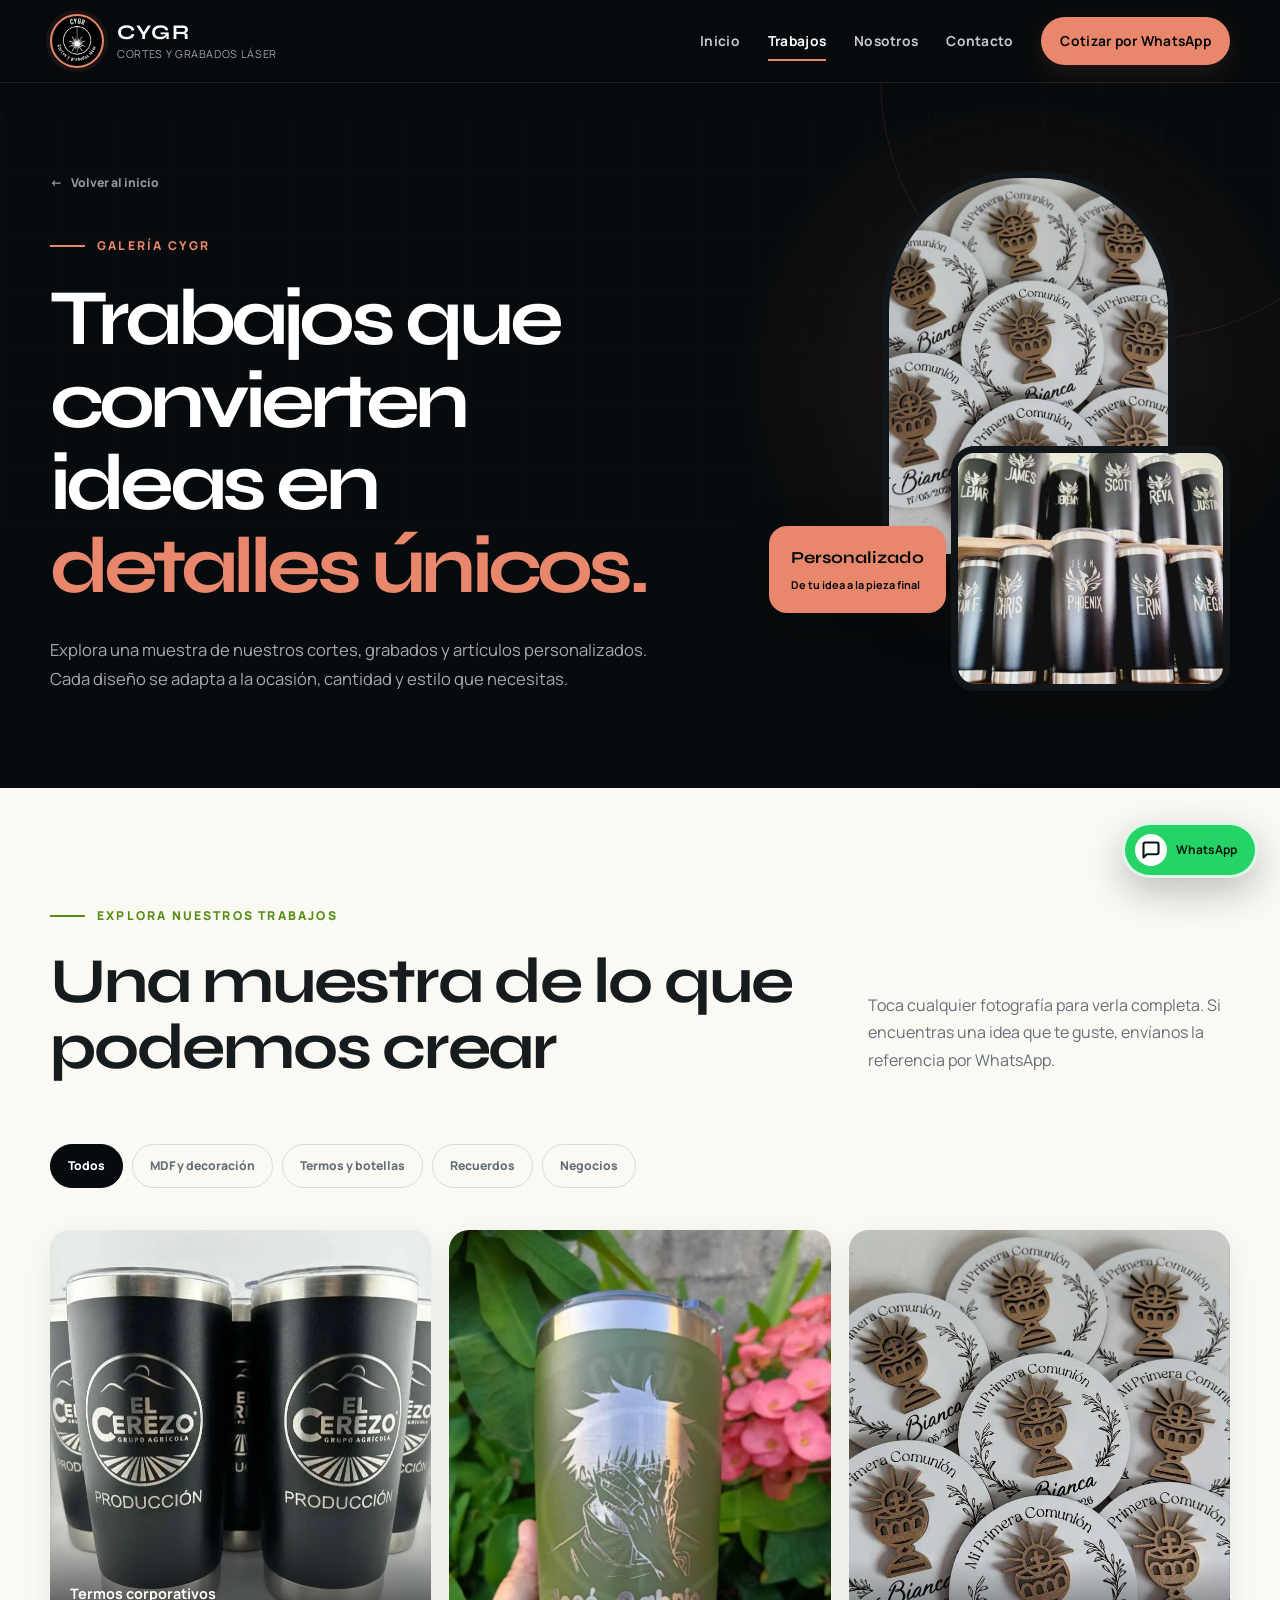
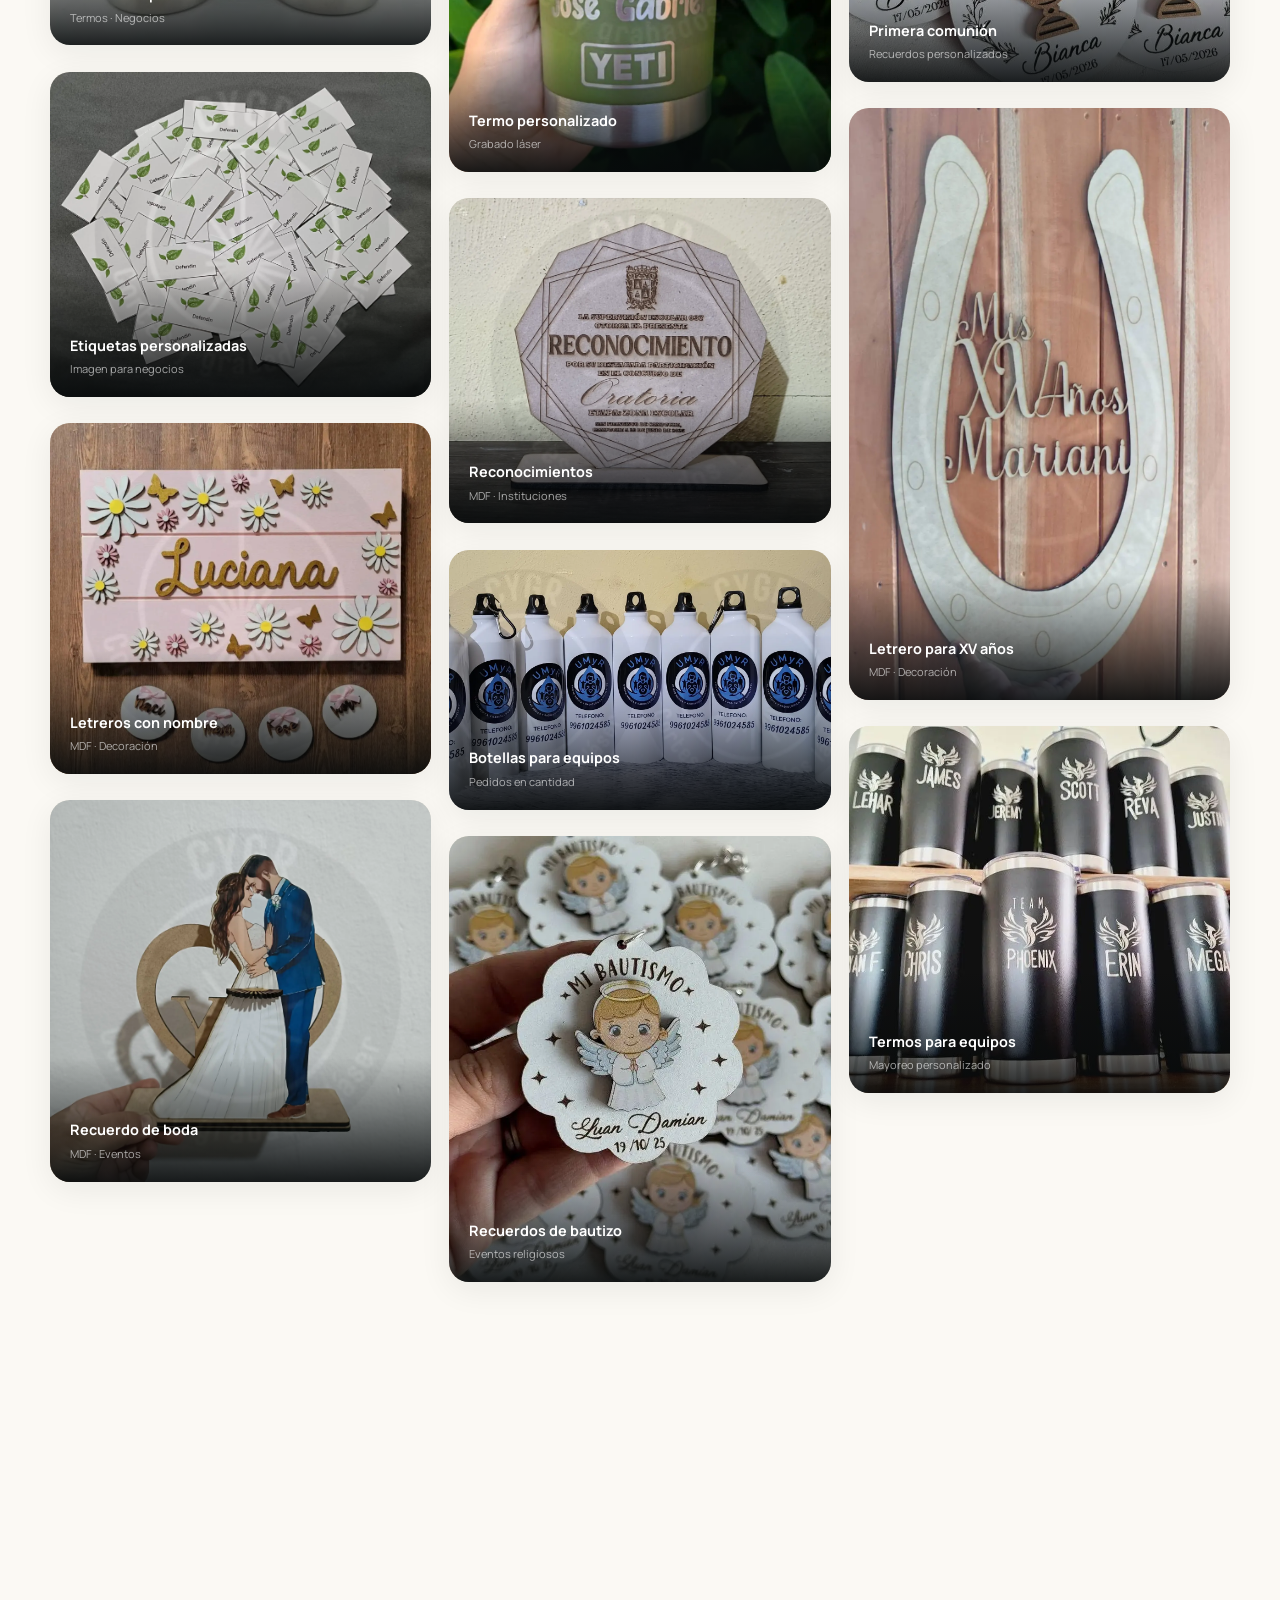
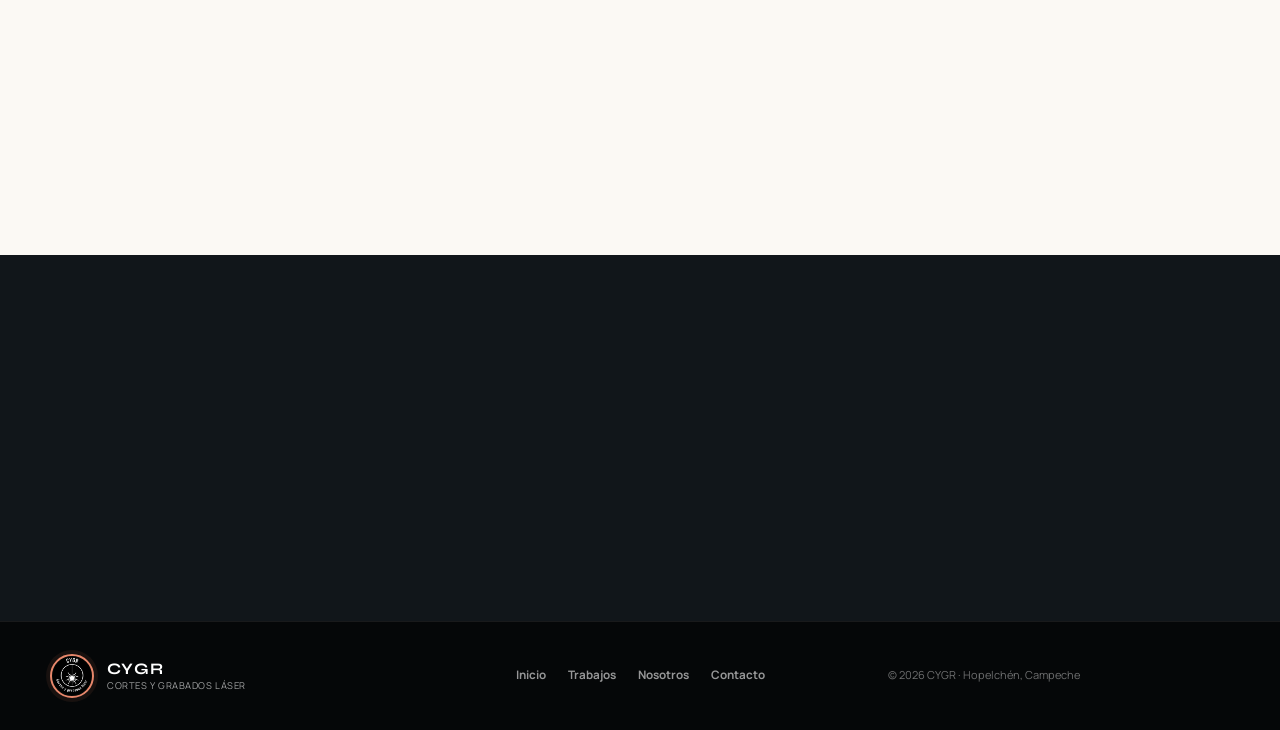
==== commit 16896149: "Add files via upload" ====
--- a/menu.html
+++ b/menu.html
@@ -196,7 +196,7 @@
   </footer>
 
   <a class="floating-whatsapp" href="https://wa.me/529961444848?text=Hola%20CYGR%2C%20vi%20su%20galer%C3%ADa%20y%20quiero%20cotizar%20un%20trabajo%20personalizado." target="_blank" rel="noopener" aria-label="Contactar a CYGR por WhatsApp">
-    <span aria-hidden="true">✆</span><b>WhatsApp</b>
+    <span aria-hidden="true"><svg width="20" height="20" viewBox="0 0 24 24" fill="none" stroke="currentColor" stroke-width="2.5" stroke-linecap="round" stroke-linejoin="round"><path d="M21 15a2 2 0 0 1-2 2H7l-4 4V5a2 2 0 0 1 2-2h14a2 2 0 0 1 2 2z"/></svg></span><b>WhatsApp</b>
   </a>
 
   <div class="lightbox" id="lightbox" role="dialog" aria-modal="true" aria-label="Vista ampliada del trabajo" aria-hidden="true">
--- a/assets/css/styles.css
+++ b/assets/css/styles.css
@@ -584,6 +584,26 @@
   50% { transform: translateY(5px); }
 }
 
+@keyframes subtleFloat {
+  0%, 100% { transform: translateY(0); }
+  50% { transform: translateY(-6px); }
+}
+
+@keyframes subtlePulse {
+  0%, 100% { box-shadow: 0 14px 38px rgba(0, 0, 0, 0.24); }
+  50% { box-shadow: 0 14px 48px rgba(37, 211, 102, 0.45); }
+}
+
+@keyframes borderGlow {
+  0%, 100% { border-color: rgba(232, 135, 107, 0.15); }
+  50% { border-color: rgba(232, 135, 107, 0.45); }
+}
+
+@keyframes numberPulse {
+  0%, 100% { color: var(--accent); transform: scale(1); }
+  50% { color: var(--accent-deep); transform: scale(1.08); }
+}
+
 .services {
   background: var(--paper);
 }
@@ -650,7 +670,7 @@
   border: 1px solid var(--line);
   border-radius: 50%;
   background: var(--cream);
-  color: #518e0d;
+  color: var(--accent-deep);
   font-family: "Syne", sans-serif;
   font-size: 1.55rem;
   transition: background 0.25s ease, color 0.25s ease, transform 0.25s ease;
@@ -735,6 +755,12 @@
   border-radius: var(--radius-md);
   background: var(--panel-2);
   cursor: zoom-in;
+  transition: box-shadow 0.35s ease;
+}
+
+.showcase-card:hover,
+.showcase-card:focus-visible {
+  box-shadow: 0 0 0 3px rgba(232, 135, 107, 0.35);
 }
 
 .showcase-card-wide {
@@ -848,6 +874,12 @@
   font-family: "Syne", sans-serif;
   font-weight: 800;
   box-shadow: 0 0 0 1px rgba(8, 11, 13, 0.12);
+  transition: transform 0.3s ease, box-shadow 0.3s ease;
+}
+
+.process-step:hover > span {
+  transform: scale(1.08);
+  box-shadow: 0 0 0 1px rgba(8, 11, 13, 0.12), 0 0 24px rgba(232, 135, 107, 0.35);
 }
 
 .process-step h3 {
@@ -900,18 +932,21 @@
 
 .about-badge {
   position: absolute;
-  right: -45px;
-  bottom: 58px;
+  right: -42px;
+  bottom: 36px;
   z-index: 3;
   display: grid;
-  width: 145px;
-  height: 145px;
+  width: 140px;
+  height: 140px;
   place-content: center;
-  border: 9px solid var(--paper);
+  place-items: center;
+  border: 9px solid var(--cream);
   border-radius: 50%;
   background: var(--accent);
   color: var(--ink);
   text-align: center;
+  box-shadow: 0 8px 30px rgba(232, 135, 107, 0.3);
+  animation: subtleFloat 3.5s ease-in-out infinite;
 }
 
 .about-badge strong {
@@ -1050,8 +1085,12 @@
   border-radius: 16px;
   background: var(--accent);
   color: var(--ink);
-  font-size: 1.4rem;
-  font-weight: 800;
+  transition: transform 0.25s ease, box-shadow 0.25s ease;
+}
+
+.contact-item:hover .contact-icon {
+  transform: scale(1.1);
+  box-shadow: 0 0 20px rgba(232, 135, 107, 0.4);
 }
 
 .contact-item small {
@@ -1176,6 +1215,7 @@
   font-size: 0.75rem;
   text-decoration: none;
   transition: transform 0.2s ease;
+  animation: subtlePulse 3s ease-in-out infinite;
 }
 
 .floating-whatsapp:hover,
@@ -2071,6 +2111,125 @@
   }
 }
 
+@media (max-width: 400px) {
+  .hero {
+    padding: 114px 0 58px;
+  }
+
+  .hero h1 {
+    font-size: clamp(2.6rem, 16vw, 3.8rem);
+  }
+
+  .hero-visual {
+    min-height: 380px;
+  }
+
+  .hero-image-main {
+    inset: 0 8px 24px;
+    border-radius: 100px 100px 18px 18px;
+  }
+
+  .hero-image-small {
+    display: none;
+  }
+
+  .hero-logo-stamp {
+    top: 20px;
+    left: -4px;
+    width: 140px;
+    padding: 10px 14px;
+  }
+
+  .hero-logo-stamp img {
+    width: 38px;
+    height: 38px;
+  }
+
+  .hero-logo-stamp span {
+    font-size: 0.58rem;
+  }
+
+  .hero-logo-stamp span br {
+    display: none;
+  }
+
+  .hero-points {
+    gap: 5px;
+  }
+
+  .hero-points li {
+    padding: 5px 8px;
+    font-size: 0.58rem;
+  }
+
+  .section {
+    padding: 56px 0;
+  }
+
+  h2 {
+    font-size: clamp(1.8rem, 10vw, 2.5rem);
+  }
+
+  .process-grid {
+    gap: 32px;
+  }
+
+  .process-step {
+    padding: 0 16px 18px;
+  }
+
+  .process-step h3 {
+    font-size: 1.1rem;
+  }
+
+  .about-media img {
+    max-height: 350px;
+  }
+
+  .about-badge {
+    right: -14px;
+    bottom: 18px;
+    width: 90px;
+    height: 90px;
+    border-width: 5px;
+  }
+
+  .about-badge strong {
+    font-size: 1rem;
+  }
+
+  .about-badge span {
+    font-size: 0.5rem;
+  }
+
+  .contact-card {
+    padding: 20px 15px;
+  }
+
+  .contact-item {
+    grid-template-columns: 36px 1fr;
+    gap: 10px;
+  }
+
+  .contact-icon {
+    width: 36px;
+    height: 36px;
+    border-radius: 10px;
+  }
+
+  .floating-whatsapp {
+    right: 10px;
+    bottom: 10px;
+    min-width: 48px;
+    padding: 6px;
+  }
+
+  .floating-whatsapp span {
+    width: 28px;
+    height: 28px;
+  }
+}
+
 @media (prefers-reduced-motion: reduce) {
   html {
     scroll-behavior: auto;
